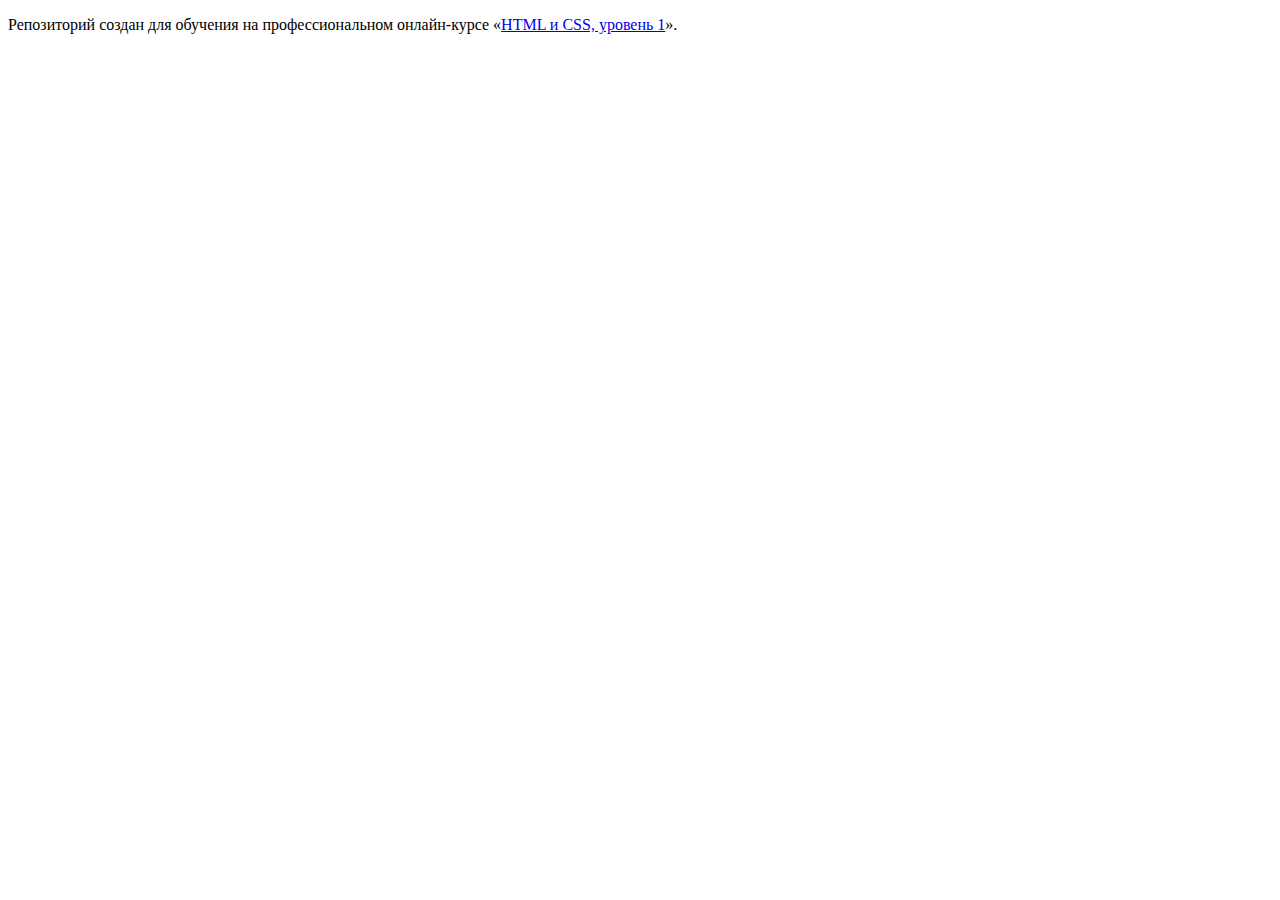
==== index.html @ 39007018 ":hatching_chick:" ====
<!DOCTYPE html>
<html lang="ru">
  <head>
    <meta charset="utf-8">
    <title>HTML Academy: Барбершоп</title>
  </head>
  <body>

    <p>Репозиторий создан для обучения на профессиональном онлайн‑курсе «<a href="https://htmlacademy.ru/intensive/htmlcss">HTML и CSS, уровень 1</a>».</p>

  </body>
</html>
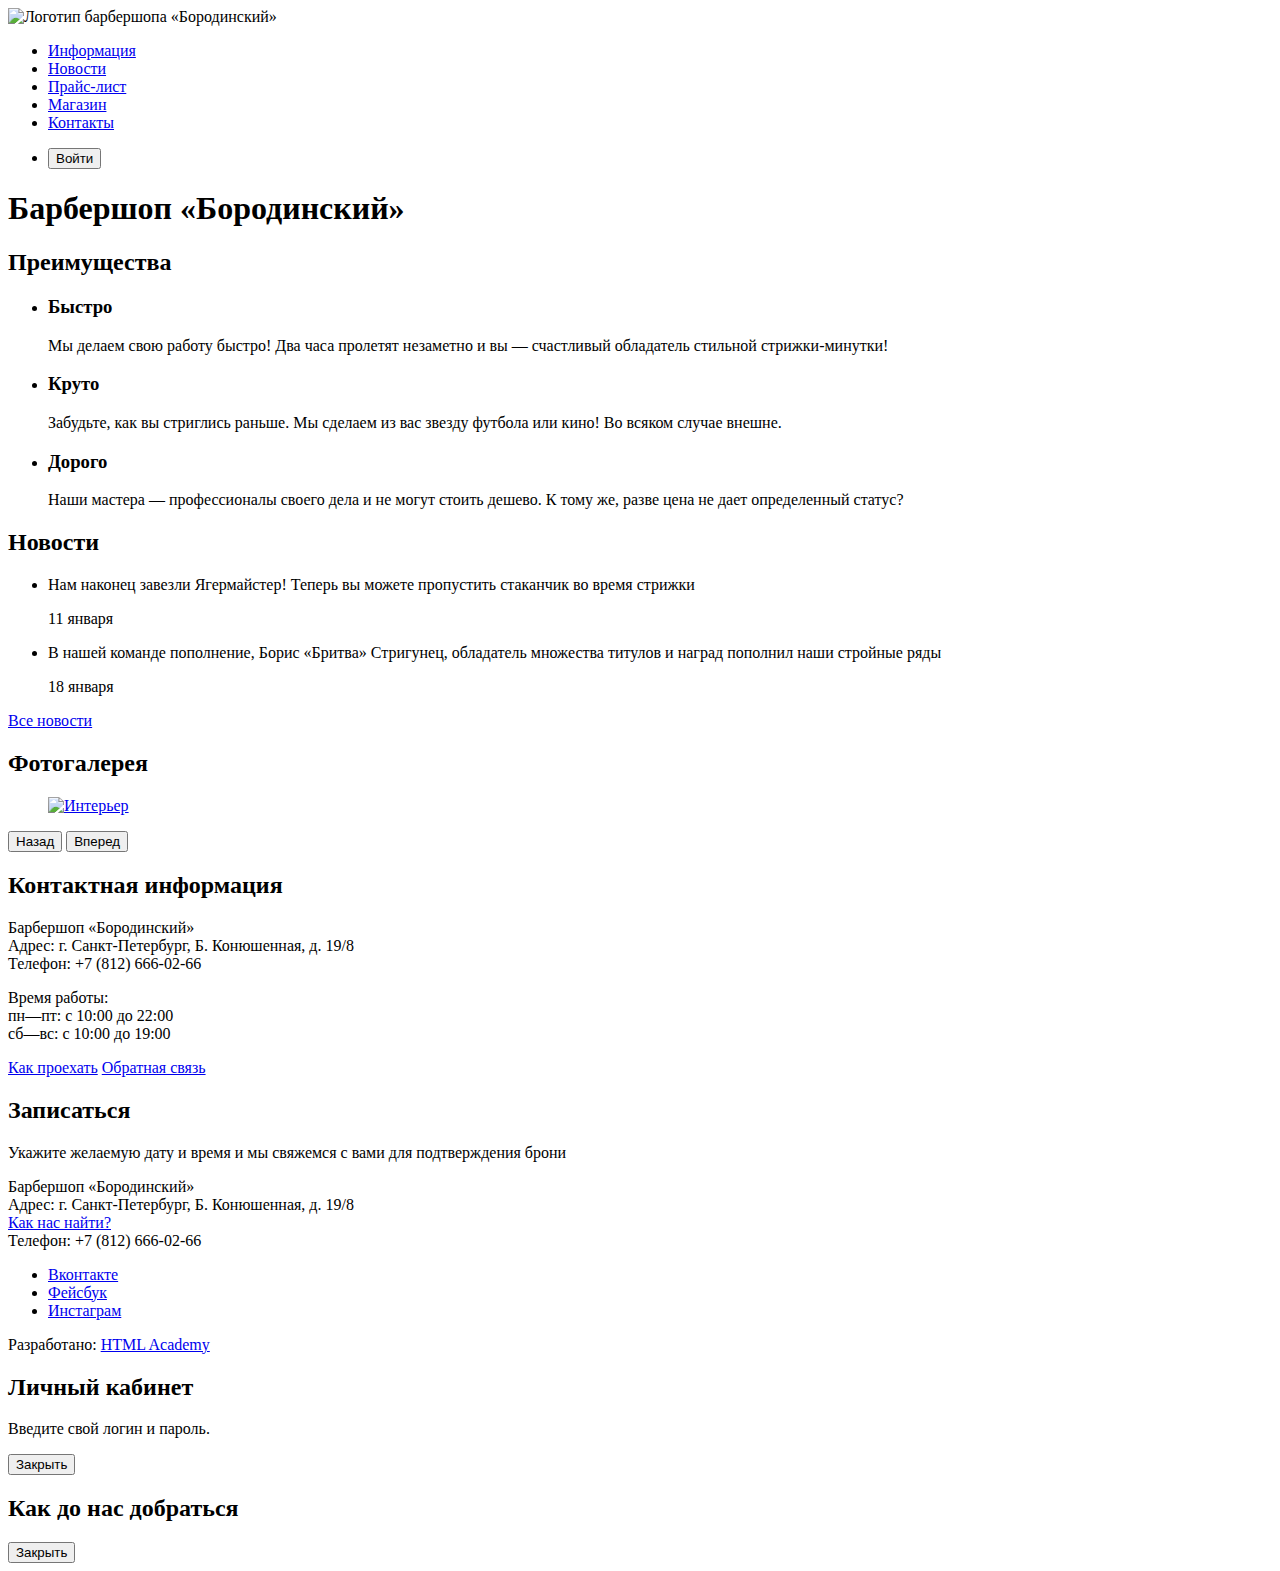
==== commit a97666eb: "Разметка" ====
--- a/index.html
+++ b/index.html
@@ -5,8 +5,127 @@
     <title>HTML Academy: Барбершоп</title>
   </head>
   <body>
+    <header class="main-header">
+      <nav class="main-navigation">
+        <a class="main-header-logo">
+          <img src="img/index-logo.svg" width="368" height="153" alt="Логотип барбершопа «Бородинский»">
+        </a>
+        <ul class="site-navigation">
+          <li><a href="info.html">Информация</a></li>
+          <li><a href="news.html">Новости</a></li>
+          <li><a href="price.html">Прайс-лист</a></li>
+          <li><a href="catalog.html">Магазин</a></li>
+          <li><a href="contacts.html">Контакты</a></li>
+        </ul>
+        <ul class="user-navigation">
+          <li class="login-link">
+            <button type="button">Войти</button>
+          </li>
+        </ul>
+      </nav>
+    </header>
 
-    <p>Репозиторий создан для обучения на профессиональном онлайн‑курсе «<a href="https://htmlacademy.ru/intensive/htmlcss">HTML и CSS, уровень 1</a>».</p>
+    <main>
+      <h1>Барбершоп «Бородинский»</h1>
+      <section>
+        <h2>Преимущества</h2>
+        <ul>
+          <li>
+            <h3>Быстро</h3>
+            <p>Мы делаем свою работу быстро! Два часа пролетят незаметно и вы — счастливый обладатель стильной стрижки-минутки!
+            </p>
+          </li>
+          <li>
+            <h3>Круто</h3>
+            <p>Забудьте, как вы стриглись раньше. Мы сделаем из вас звезду футбола или кино! Во всяком случае внешне.</p>
+          </li>
+          <li>
+            <h3>Дорого</h3>
+            <p>Наши мастера — профессионалы своего дела и не могут стоить дешево. К тому же, разве цена не дает определенный статус?</p>
+          </li>
+        </ul>
+      </section>
 
+      <section>
+        <h2>Новости</h2>
+        <ul>
+          <li>
+            <p>Нам наконец завезли Ягермайстер! Теперь вы можете пропустить стаканчик во время стрижки</p>
+            <time datetime="2019-01-11">11 января</time>
+          </li>
+          <li>
+            <p>В нашей команде пополнение, Борис «Бритва» Стригунец, обладатель множества титулов и наград пополнил наши стройные ряды</p>
+            <time datetime="2016-01-18">18 января</time>
+          </li>
+        </ul>
+        <a href="news.html">Все новости</a>
+      </section>
+
+      <section>
+        <h2>Фотогалерея</h2>
+        <figure>
+          <a href="#">
+            <img src="img/studio.jpg" width="286" height="164" alt="Интерьер">
+          </a>
+        </figure>
+        <button type="button">Назад</button>
+        <button type="button">Вперед</button>
+      </section>
+
+      <section>
+        <h2>Контактная информация</h2>
+        <p>
+           Барбершоп «Бородинский»<br>
+           Адрес: г. Санкт-Петербург, Б. Конюшенная, д. 19/8<br>
+           Телефон: +7 (812) 666-02-66
+        </p>
+        <p>
+          Время работы:<br>
+          пн—пт: с 10:00 до 22:00<br>
+          сб—вс: с 10:00 до 19:00
+        </p>
+        <a href="map.html">Как проехать</a>
+        <a href="contacts.html">Обратная связь</a>
+      </section>
+
+      <section>
+        <h2>Записаться</h2>
+        <p>Укажите желаемую дату и время и мы свяжемся с вами для подтверждения брони
+        </p>
+        <!-- Здесь будет форма -->
+      </section>
+
+    </main>
+    <footer>
+      <p>
+        Барбершоп «Бородинский»<br>
+        Адрес: г. Санкт-Петербург, Б. Конюшенная, д. 19/8<br>
+        <a href="map.html">Как нас найти?</a><br>
+        Телефон: +7 (812) 666-02-66
+      </p>
+      <div>
+        <ul>
+          <li><a href="#">Вконтакте</a></li>
+          <li><a href="#">Фейсбук</a></li>
+          <li><a href="#">Инстаграм</a></li>
+        </ul>
+      </div>
+      <p>
+        Разработано: 
+        <a href="https://htmlacademy.ru">HTML Academy</a>
+      </p>
+    </footer>
+
+    <section>
+      <h2>Личный кабинет</h2>
+      <p>Введите свой логин и пароль.</p>
+      <!-- Здесь будет форма -->
+      <button type="button">Закрыть</button>
+    </section>
+
+    <section>
+      <h2>Как до нас добраться</h2>
+      <button type="button">Закрыть</button>
+    </section>
   </body>
 </html>
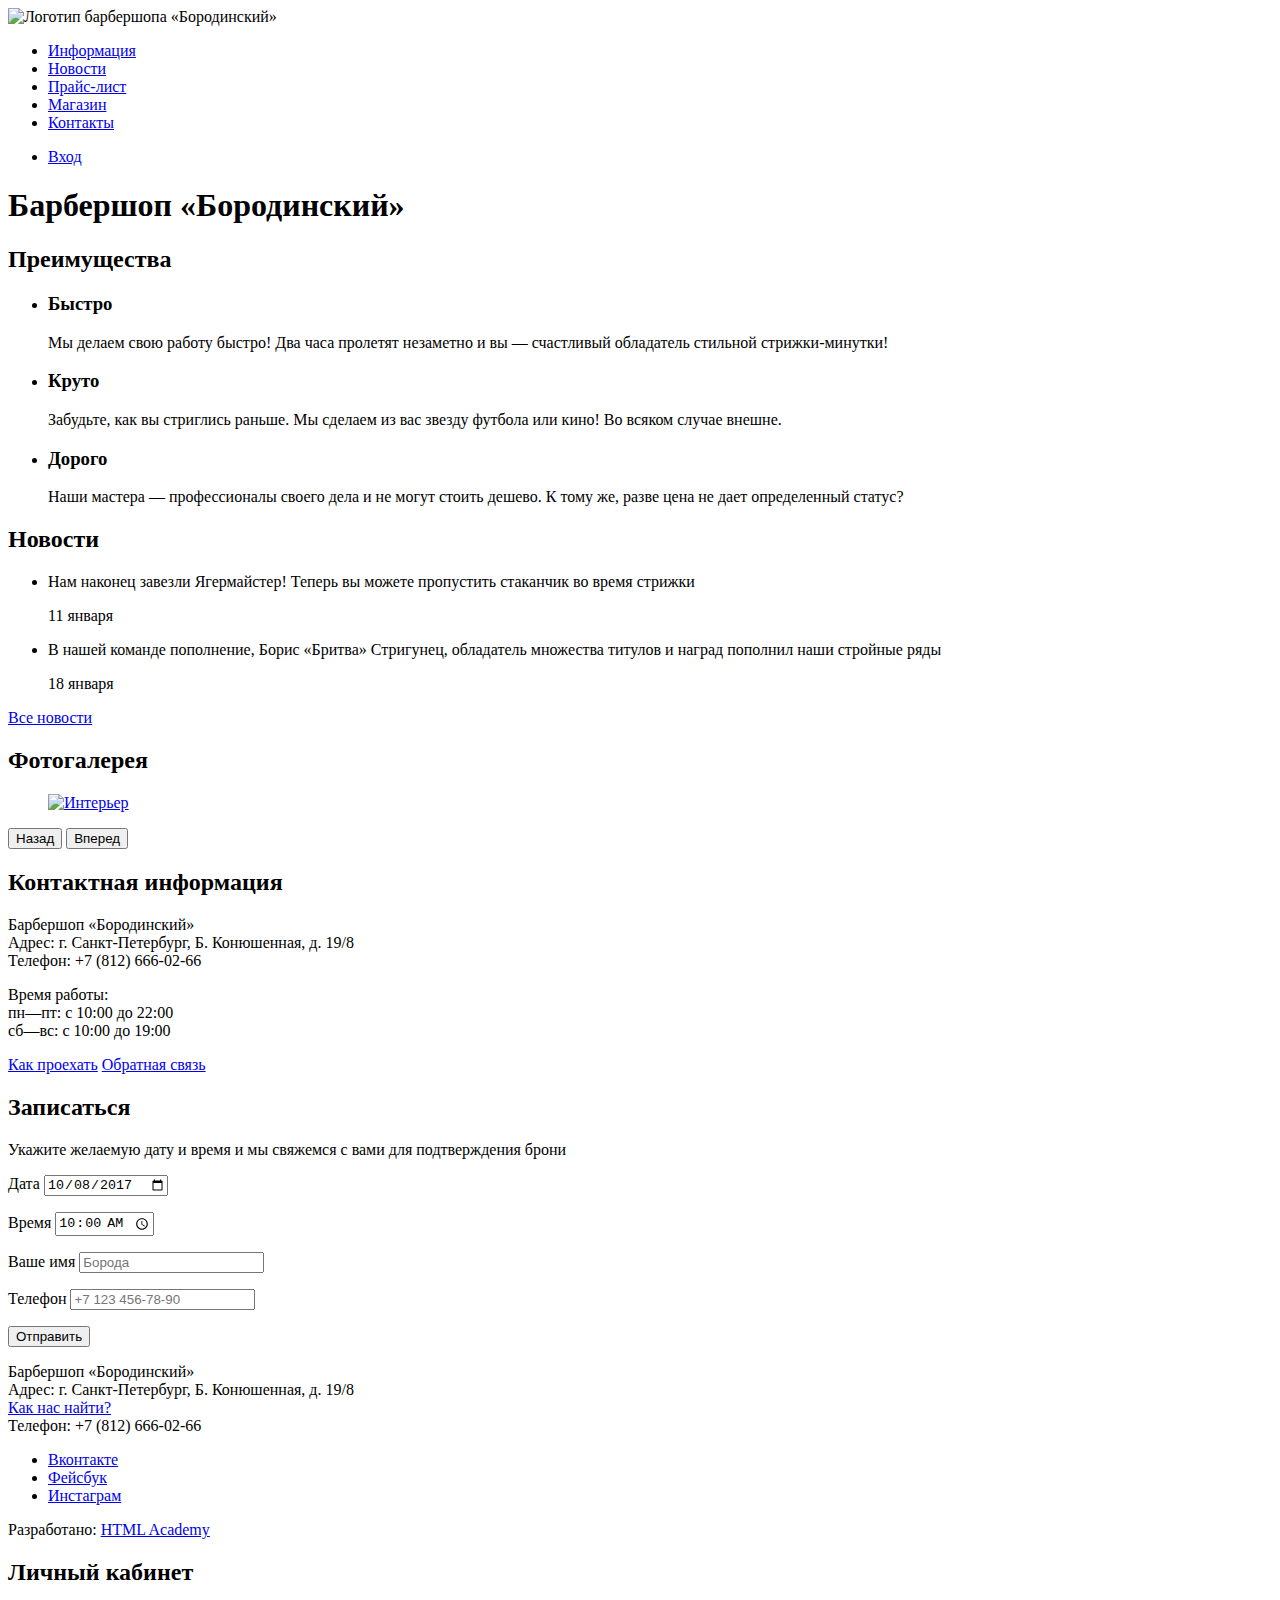
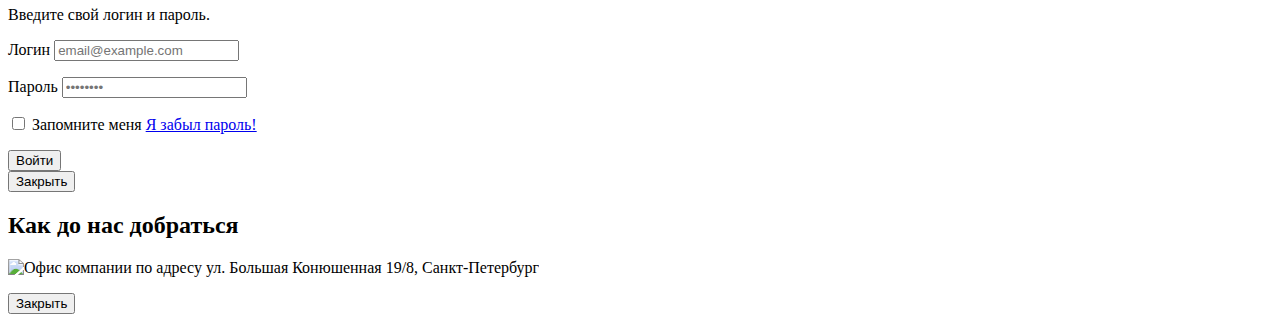
==== commit e6ff623c: "завершаем разметку" ====
--- a/index.html
+++ b/index.html
@@ -19,7 +19,7 @@
         </ul>
         <ul class="user-navigation">
           <li class="login-link">
-            <button type="button">Войти</button>
+            <a href="login.html">Вход</a>
           </li>
         </ul>
       </nav>
@@ -92,7 +92,25 @@
         <h2>Записаться</h2>
         <p>Укажите желаемую дату и время и мы свяжемся с вами для подтверждения брони
         </p>
-        <!-- Здесь будет форма -->
+        <form action="https://echo.htmlacademy.ru" method="post">
+          <p>
+            <label for="appointment-date">Дата</label>
+            <input id="appointment-date" type="date" name="date" value="2017-10-08">
+          </p>
+          <p>
+            <label for="appointment-time">Время</label>
+            <input id="appointment-time" type="time" name="time" value="10:00">
+          </p>
+          <p>
+            <label for="appointment-name">Ваше имя</label>
+            <input id="appointment-name" type="text" name="name" value="" placeholder="Борода">
+          </p>
+          <p>
+            <label for="appointment-phone">Телефон</label>
+            <input id="appointment-phone" type="tel" name="phone" value="" placeholder="+7 123 456-78-90">
+          </p>
+          <button type="submit">Отправить</button>
+        </form>
       </section>
 
     </main>
@@ -119,12 +137,34 @@
     <section>
       <h2>Личный кабинет</h2>
       <p>Введите свой логин и пароль.</p>
-      <!-- Здесь будет форма -->
+      <form action="https://echo.htmlacademy.ru" method="post">
+        <p>
+          <label for="user-login">Логин</label>
+          <input id="user-login" type="email" name="login" placeholder="email@example.com">
+        </p>
+        <p>
+          <label for="user-password">Пароль</label>
+          <input id="user-password" type="password" name="password" placeholder="••••••••">
+        </p>
+        <p>
+          <label>
+            <input type="checkbox" name="remember">
+            Запомните меня
+          </label>
+          <a href="#">Я забыл пароль!</a>
+        </p>
+        <button type="submit">
+          Войти
+        </button>
+      </form>
       <button type="button">Закрыть</button>
     </section>
 
     <section>
       <h2>Как до нас добраться</h2>
+      <p>
+        <img src="img/map.jpg" width="780" height="560" alt="Офис компании по адресу ул. Большая Конюшенная 19/8, Санкт-Петербург">
+      </p>
       <button type="button">Закрыть</button>
     </section>
   </body>
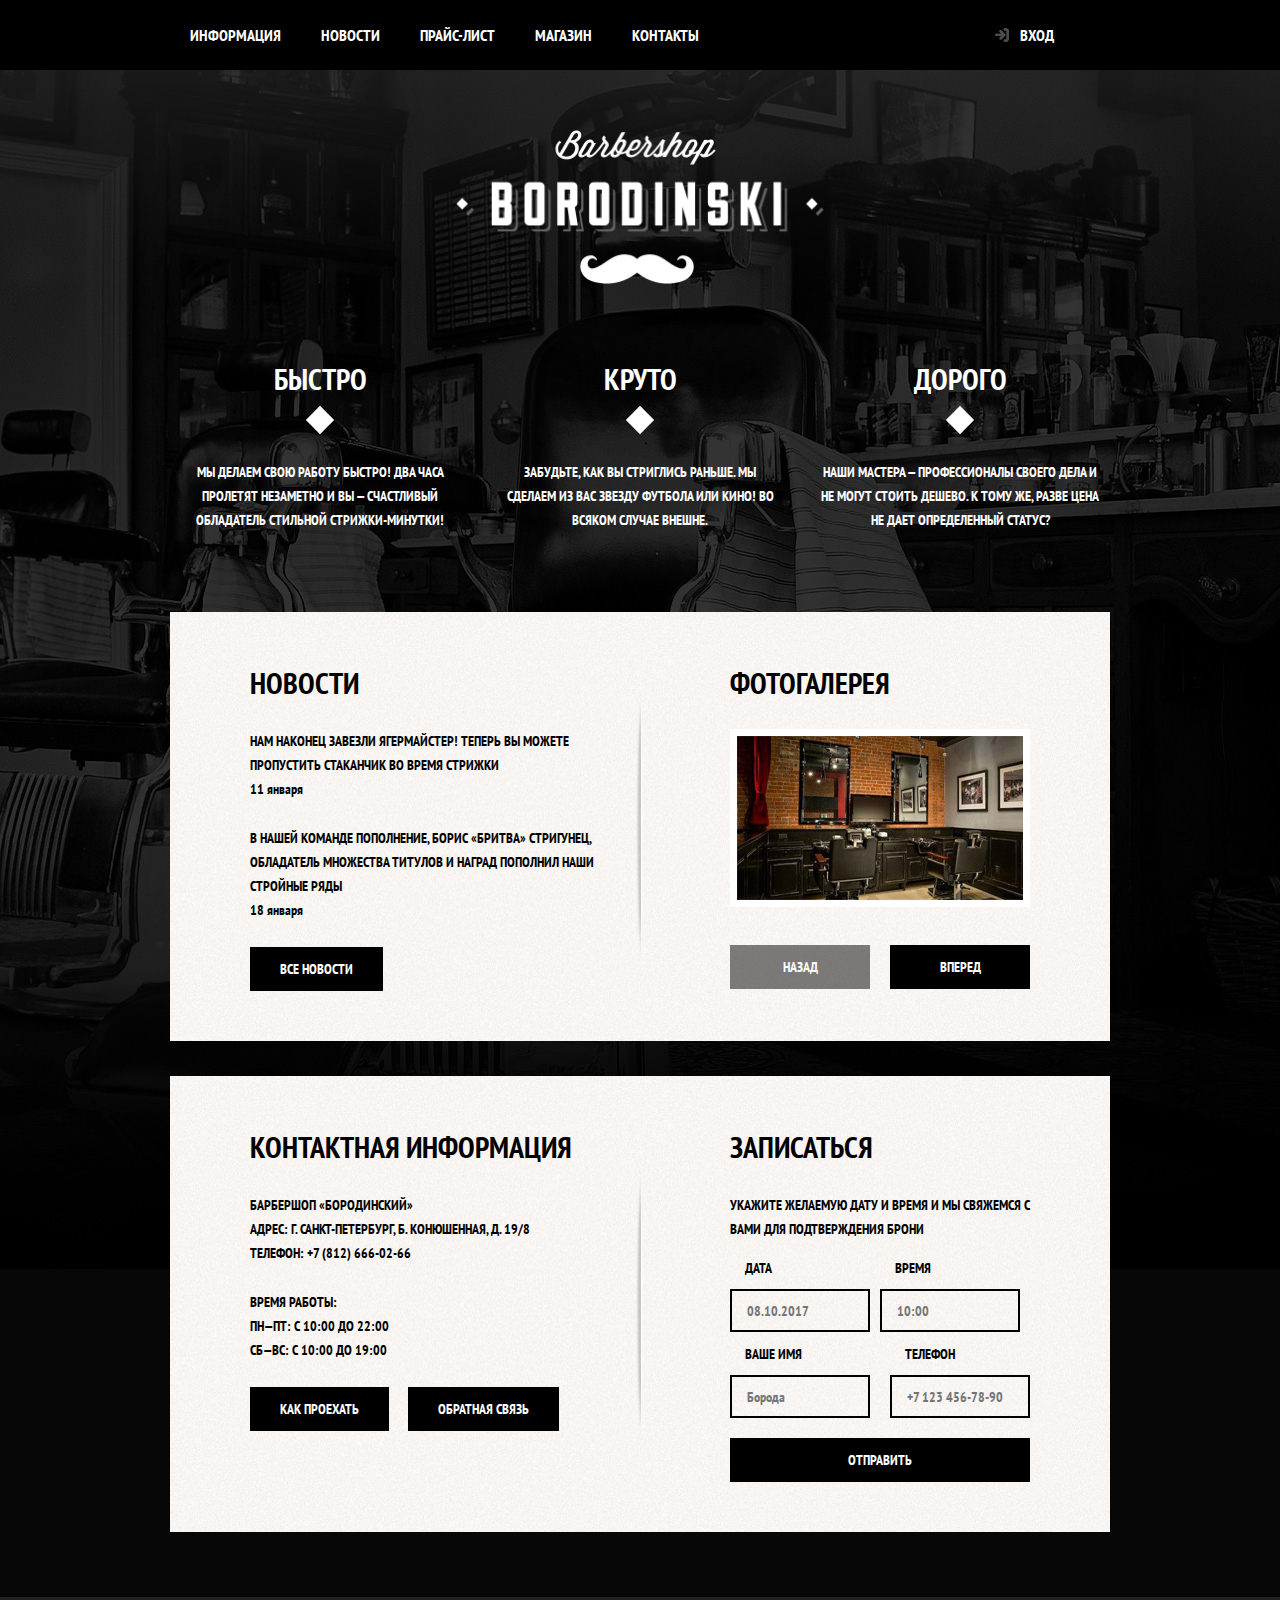
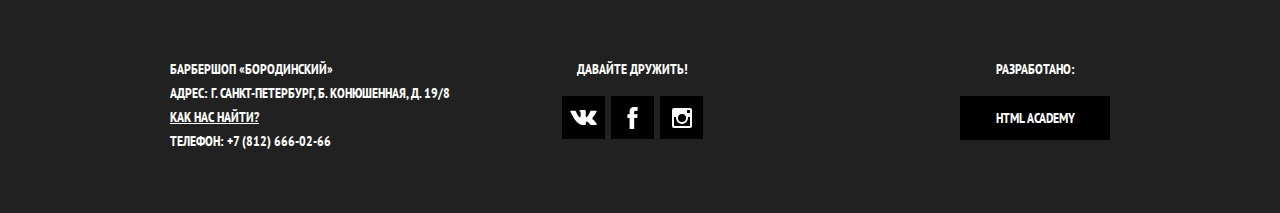
==== commit b0397697: "Декоративные элеметны" ====
--- a/index.html
+++ b/index.html
@@ -1,15 +1,22 @@
 <!DOCTYPE html>
 <html lang="ru">
-  <head>
-    <meta charset="utf-8">
-    <title>HTML Academy: Барбершоп</title>
-  </head>
-  <body>
-    <header class="main-header">
-      <nav class="main-navigation">
-        <a class="main-header-logo">
-          <img src="img/index-logo.svg" width="368" height="153" alt="Логотип барбершопа «Бородинский»">
-        </a>
+<head>
+  <meta charset="UTF-8">
+  <title>Барбершоп «Бородинский»</title>
+  <link href="https://fonts.googleapis.com/css?family=PT+Sans+Narrow:400,700&amp;subset=latin,cyrillic" rel="stylesheet">
+  <link href="css/normalize.css" rel="stylesheet">
+  <link href="css/style.css" rel="stylesheet">
+</head>
+
+<body>
+
+<header class="main-header">
+  <nav class="main-navigation">
+    <a class="main-header-logo">
+      <img src="img/index-logo.png" width="368" height="153" alt="Логотип барбершопа «Бородинский»">
+    </a>
+    <div class="main-navigation-wrapper">
+      <div class="container">
         <ul class="site-navigation">
           <li><a href="info.html">Информация</a></li>
           <li><a href="news.html">Новости</a></li>
@@ -18,154 +25,144 @@
           <li><a href="contacts.html">Контакты</a></li>
         </ul>
         <ul class="user-navigation">
-          <li class="login-link">
-            <a href="login.html">Вход</a>
-          </li>
+          <li><a class="login-link" href="login.html">Вход</a></li>
         </ul>
-      </nav>
-    </header>
+      </div>
+    </div>
+  </nav>
+</header>
 
-    <main>
-      <h1>Барбершоп «Бородинский»</h1>
-      <section>
-        <h2>Преимущества</h2>
-        <ul>
-          <li>
-            <h3>Быстро</h3>
-            <p>Мы делаем свою работу быстро! Два часа пролетят незаметно и вы — счастливый обладатель стильной стрижки-минутки!
-            </p>
-          </li>
-          <li>
-            <h3>Круто</h3>
-            <p>Забудьте, как вы стриглись раньше. Мы сделаем из вас звезду футбола или кино! Во всяком случае внешне.</p>
-          </li>
-          <li>
-            <h3>Дорого</h3>
-            <p>Наши мастера — профессионалы своего дела и не могут стоить дешево. К тому же, разве цена не дает определенный статус?</p>
-          </li>
-        </ul>
-      </section>
+<main class="container">
+  
+  <h1 class="visually-hidden">Барбершоп «Бородинский»</h1>
+  
+  <section class="features">
+    <h2 class="visually-hidden">Преимущества</h2>
+    <ul class="features-list">
+      <li class="feature-item">
+        <h3>Быстро</h3>
+        <p>Мы делаем свою работу быстро! Два часа пролетят незаметно и вы — счастливый обладатель стильной стрижки-минутки!</p>
+      </li>
+      <li class="feature-item">
+        <h3>Круто</h3>
+        <p>Забудьте, как вы стриглись раньше. Мы сделаем из вас звезду футбола или кино! Во всяком случае внешне.</p>
+      </li>
+      <li class="feature-item">
+        <h3>Дорого</h3>
+        <p>Наши мастера — профессионалы своего дела и не могут стоить дешево. К тому же, разве цена не дает определенный статус?</p>
+      </li>
+    </ul>
+  </section>
+  
+  <div class="index-columns">
+    <section class="news">
+      <h2>Новости</h2>
+      <ul class="news-list">
+        <li class="news-item">
+          <p>Нам наконец завезли Ягермайстер! Теперь вы можете пропустить стаканчик во время стрижки</p>
+          <time datetime="2016-01-11">11 января</time>
+        </li>
+        <li class="news-item">
+          <p>В нашей команде пополнение, Борис «Бритва» Стригунец, обладатель множества титулов и наград пополнил наши стройные ряды</p>
+          <time datetime="2016-01-18">18 января</time>
+        </li>
+      </ul>
+      <a class="button" href="news.html">Все новости</a>
+    </section>
 
-      <section>
-        <h2>Новости</h2>
-        <ul>
-          <li>
-            <p>Нам наконец завезли Ягермайстер! Теперь вы можете пропустить стаканчик во время стрижки</p>
-            <time datetime="2019-01-11">11 января</time>
-          </li>
-          <li>
-            <p>В нашей команде пополнение, Борис «Бритва» Стригунец, обладатель множества титулов и наград пополнил наши стройные ряды</p>
-            <time datetime="2016-01-18">18 января</time>
-          </li>
-        </ul>
-        <a href="news.html">Все новости</a>
-      </section>
+    <section class="gallery">
+      <h2>Фотогалерея</h2>
+        <div class="gallery-container">
+          <figure class="gallery-content">
+            <a href="#"><img src="img/studio.jpg" width="286" height="164" alt="Интерьер"></a>
+          </figure>
+          <button class="button gallery-button gallery-button-back" type="button" disabled>Назад</button>
+          <button class="button gallery-button gallery-button-next" type="button">Вперед</button>
+        </div>
+    </section>
+  </div>
 
-      <section>
-        <h2>Фотогалерея</h2>
-        <figure>
-          <a href="#">
-            <img src="img/studio.jpg" width="286" height="164" alt="Интерьер">
-          </a>
-        </figure>
-        <button type="button">Назад</button>
-        <button type="button">Вперед</button>
-      </section>
-
-      <section>
-        <h2>Контактная информация</h2>
-        <p>
-           Барбершоп «Бородинский»<br>
-           Адрес: г. Санкт-Петербург, Б. Конюшенная, д. 19/8<br>
-           Телефон: +7 (812) 666-02-66
-        </p>
-        <p>
-          Время работы:<br>
-          пн—пт: с 10:00 до 22:00<br>
-          сб—вс: с 10:00 до 19:00
-        </p>
-        <a href="map.html">Как проехать</a>
-        <a href="contacts.html">Обратная связь</a>
-      </section>
-
-      <section>
-        <h2>Записаться</h2>
-        <p>Укажите желаемую дату и время и мы свяжемся с вами для подтверждения брони
-        </p>
-        <form action="https://echo.htmlacademy.ru" method="post">
-          <p>
-            <label for="appointment-date">Дата</label>
-            <input id="appointment-date" type="date" name="date" value="2017-10-08">
-          </p>
-          <p>
-            <label for="appointment-time">Время</label>
-            <input id="appointment-time" type="time" name="time" value="10:00">
-          </p>
-          <p>
-            <label for="appointment-name">Ваше имя</label>
-            <input id="appointment-name" type="text" name="name" value="" placeholder="Борода">
-          </p>
-          <p>
-            <label for="appointment-phone">Телефон</label>
-            <input id="appointment-phone" type="tel" name="phone" value="" placeholder="+7 123 456-78-90">
-          </p>
-          <button type="submit">Отправить</button>
-        </form>
-      </section>
-
-    </main>
-    <footer>
+  <div class="index-columns">
+    <section class="contacts">
+      <h2>Контактная информация</h2>
       <p>
         Барбершоп «Бородинский»<br>
         Адрес: г. Санкт-Петербург, Б. Конюшенная, д. 19/8<br>
-        <a href="map.html">Как нас найти?</a><br>
         Телефон: +7 (812) 666-02-66
       </p>
-      <div>
-        <ul>
-          <li><a href="#">Вконтакте</a></li>
-          <li><a href="#">Фейсбук</a></li>
-          <li><a href="#">Инстаграм</a></li>
-        </ul>
-      </div>
       <p>
-        Разработано: 
-        <a href="https://htmlacademy.ru">HTML Academy</a>
+        Время работы:<br>
+        пн—пт: с 10:00 до 22:00<br>
+        сб—вс: с 10:00 до 19:00
       </p>
-    </footer>
-
-    <section>
-      <h2>Личный кабинет</h2>
-      <p>Введите свой логин и пароль.</p>
-      <form action="https://echo.htmlacademy.ru" method="post">
-        <p>
-          <label for="user-login">Логин</label>
-          <input id="user-login" type="email" name="login" placeholder="email@example.com">
-        </p>
-        <p>
-          <label for="user-password">Пароль</label>
-          <input id="user-password" type="password" name="password" placeholder="••••••••">
-        </p>
-        <p>
-          <label>
-            <input type="checkbox" name="remember">
-            Запомните меня
-          </label>
-          <a href="#">Я забыл пароль!</a>
-        </p>
-        <button type="submit">
-          Войти
-        </button>
-      </form>
-      <button type="button">Закрыть</button>
+      <a class="button" href="map.html">Как проехать</a>
+      <a class="button" href="contacts.html">Обратная связь</a>
     </section>
 
-    <section>
-      <h2>Как до нас добраться</h2>
-      <p>
-        <img src="img/map.jpg" width="780" height="560" alt="Офис компании по адресу ул. Большая Конюшенная 19/8, Санкт-Петербург">
-      </p>
-      <button type="button">Закрыть</button>
+    <section class="appointment">
+      <h2>Записаться</h2>
+      <p class="appointment-info">Укажите желаемую дату и время и мы свяжемся с вами для подтверждения брони</p>
+      <form class="appointment-form" action="https://echo.htmlacademy.ru" method="post">
+        <p class="appointment-item">
+          <label for="appointment-date">Дата</label>
+          <input id="appointment-date" type="text" name="date" value="" placeholder="08.10.2017">
+        </p>
+        <p class="appointment-item">
+          <label for="appointment-time">Время</label>
+          <input id="appointment-time" type="text" name="time" value="" placeholder="10:00">
+        </p>
+        </p>
+        <p class="appointment-item">
+          <label for="appointment-name">Ваше имя</label>
+          <input id="appointment-name" type="text" name="name" value="" placeholder="Борода">
+        </p>
+        <p class="appointment-item">
+          <label for="appointment-phone">Телефон</label>
+          <input id="appointment-phone" type="tel" name="phone" value="" placeholder="+7 123 456-78-90">
+        </p>
+        <button class="button" type="submit">Отправить</button>
+      </form>
     </section>
-  </body>
-</html>
+  </div>
+
+</main>
+
+<footer class="main-footer">
+  <div class="container">
+    <p class="footer-contacts">
+    Барбершоп «Бородинский»<br>
+    Адрес: г. Санкт-Петербург, Б. Конюшенная, д. 19/8<br>
+    <a href="map.html">Как нас найти?</a><br>
+    Телефон: +7 (812) 666-02-66
+  </p>
+  <div class="footer-social">
+    <b>Давайте дружить!</b>
+    <ul>
+      <li><a class="social-button" href="#"><span class="visually-hidden">Вконтакте</span>
+        <svg xmlns="http://www.w3.org/2000/svg" width="27" height="15" viewBox="0 0 26.14 14.91">
+          <path d="M26 13.47l-.09-.17a13.55 13.55 0 0 0-2.6-3q-.87-.83-1.1-1.12A1 1 0 0 1 22 8a10.27 10.27 0 0 1 1.22-1.78l.88-1.16q2.35-3.13 2-4L26 .94a.8.8 0 0 0-.4-.22 2.14 2.14 0 0 0-.87 0h-3.92a.51.51 0 0 0-.27 0h-.3a.6.6 0 0 0-.15.14.93.93 0 0 0-.14.24 22.22 22.22 0 0 1-1.46 3.06q-.5.84-.93 1.46a7 7 0 0 1-.71.91 4.94 4.94 0 0 1-.52.47q-.23.18-.35.15l-.23-.05a.9.9 0 0 1-.31-.33 1.49 1.49 0 0 1-.16-.53v-.55-.65-.57-1.12-1-.75a3.14 3.14 0 0 0 0-.62 2.12 2.12 0 0 0-.14-.44.73.73 0 0 0-.28-.33 1.57 1.57 0 0 0-.46-.18A9 9 0 0 0 12.57 0a8.93 8.93 0 0 0-3.25.33 1.83 1.83 0 0 0-.52.41q-.25.3-.07.33a1.67 1.67 0 0 1 1.16.59l.08.16a2.6 2.6 0 0 1 .19.63 6.32 6.32 0 0 1 .12 1 10.59 10.59 0 0 1 0 1.7q-.07.71-.13 1.1a2.21 2.21 0 0 1-.18.64 2.69 2.69 0 0 1-.16.3l-.07.07a1 1 0 0 1-.37.07.86.86 0 0 1-.46-.19 3.27 3.27 0 0 1-.56-.52 7 7 0 0 1-.66-.93q-.37-.6-.76-1.42l-.22-.39q-.2-.38-.56-1.11t-.62-1.43A.9.9 0 0 0 5.2.9h-.07a.93.93 0 0 0-.22-.16A1.44 1.44 0 0 0 4.6.65L.87.68A1 1 0 0 0 .1.94L0 1a.44.44 0 0 0 0 .22 1.08 1.08 0 0 0 .08.37Q.9 3.53 1.86 5.31t1.66 2.87Q4.23 9.27 5 10.24t1 1.24l.37.41.34.33a8.06 8.06 0 0 0 1 .78 16.34 16.34 0 0 0 1.4.9 7.6 7.6 0 0 0 1.79.72 6.19 6.19 0 0 0 2 .22h1.57a1.08 1.08 0 0 0 .72-.3l.05-.07a.9.9 0 0 0 .1-.25 1.38 1.38 0 0 0 0-.37 4.48 4.48 0 0 1 .09-1.05 2.77 2.77 0 0 1 .23-.71 1.74 1.74 0 0 1 .29-.4 1.19 1.19 0 0 1 .23-.2h.11a.86.86 0 0 1 .77.21 4.52 4.52 0 0 1 .83.79q.39.47.93 1.05a6.41 6.41 0 0 0 1 .87l.27.16a3.31 3.31 0 0 0 .71.3 1.53 1.53 0 0 0 .76.07l3.48-.05a1.58 1.58 0 0 0 .8-.17.68.68 0 0 0 .34-.37 1.06 1.06 0 0 0 0-.46 1.71 1.71 0 0 0-.1-.36z" fill="#fff">
+          </path>
+        </svg>
+      </a></li>
+      <li><a class="social-button" href="#"><span class="visually-hidden">Фейсбук</span>
+        <svg xmlns="http://www.w3.org/2000/svg" width="19" height="22" viewBox="0 0 10.15 21.74">
+          <path d="M3.34 1.12A4.77 4.77 0 0 1 6.53 0h3.61v3.81H7.81a1.07 1.07 0 0 0-1.09.83v2.55h3.42c-.08 1.23-.24 2.45-.41 3.67h-3v10.87H2.21V10.86H0V7.21h2.19V3.66a3.83 3.83 0 0 1 1.15-2.54z" fill="#fff">
+          </path>
+        </svg>
+      </a></li>
+      <li><a class="social-button" href="#"><span class="visually-hidden">Инстаграм</span>
+        <svg xmlns="http://www.w3.org/2000/svg" width="20" height="20" viewBox="0 0 20 20">
+          <path d="M18 0H2a2 2 0 0 0-2 2v16a2 2 0 0 0 2 2h16a2 2 0 0 0 2-2V2a2 2 0 0 0-2-2zm-8 6a4 4 0 1 1-4 4 4 4 0 0 1 4-4zM2.5 18a.47.47 0 0 1-.5-.5V9h2.1a3.4 3.4 0 0 0-.1 1 6 6 0 1 0 12 0 3.4 3.4 0 0 0-.1-1H18v8.5a.47.47 0 0 1-.5.5zM18 4.5a.47.47 0 0 1-.5.5h-2a.47.47 0 0 1-.5-.5v-2a.47.47 0 0 1 .5-.5h2a.47.47 0 0 1 .5.5z" fill="#fff">
+          </path>
+        </svg>
+      </a></li>
+    </ul>
+  </div>
+  <p class="footer-copyright">
+    <b>Разработано:</b> <a class="button" href="https://htmlacademy.ru">HTML Academy</a>
+  </p>
+  </div>
+</footer>
+
+</body>
+</html>--- a/css/style.css
+++ b/css/style.css
@@ -0,0 +1,949 @@
+body {
+  margin: 0;
+  padding: 0;
+
+  font-family: "PT Sans Narrow", Arial, sans-serif;
+  font-size: 14px;
+  line-height: 24px;
+  font-weight: 700;
+  color: #ffffff;
+  text-transform: uppercase;
+
+  background-color: #000000;
+  background-image: url("../img/bg.jpg");
+  background-position: top center;
+  background-repeat: no-repeat;
+}
+
+.inner-page {
+  color: #000000;
+
+  background-color: #f9f6f3;
+  background-image: url("img/pattern-light.jpg");
+  background-position: 0 0;
+  background-repeat: repeat;
+}
+
+.main-header {
+  margin-bottom: 75px;
+}
+
+.inner-page .main-header {
+  margin-bottom: 50px;
+
+  background-color: #000000;
+}
+
+a {
+  text-decoration: none;
+}
+
+.visually-hidden:not(:focus):not(:active),
+input[type="checkbox"].visually-hidden,
+input[type="radio"].visually-hidden {
+  position: absolute;
+
+  width: 1px;
+  height: 1px;
+  margin: -1px;
+  border: 0;
+  padding: 0;
+
+  white-space: nowrap;
+
+  clip-path: inset(100%);
+  clip: rect(0 0 0 0);
+  overflow: hidden;
+}
+
+img {
+  max-width: 100%;
+  height: auto;
+}
+
+.button {
+  display: inline-block;
+  margin-right: 16px;
+  padding: 10px 30px;
+
+  font: inherit;
+
+  text-align: center;
+  color: #ffffff;
+  vertical-align: middle;
+  text-transform: uppercase;
+
+  background-color: #000000;
+  border: none;
+}
+
+.button:hover,
+.button:focus,
+.button:active {
+  background-color: #663d15;
+}
+
+.button.disabled,
+.button:disabled {
+  cursor: default;
+  opacity: 0.5;
+  background-color: #000000;
+}
+
+.main-navigation {
+  display: flex;
+  flex-direction: column;
+  align-items: center;
+  
+  font-size: 16px;
+  line-height: 20px;
+  color: #ffffff;
+
+  background-color: transparent;
+}
+
+.inner-page .main-navigation {
+  display: flex;
+  align-items: flex-start;
+  flex-direction: row;
+}
+
+.main-header-logo {
+  order: 2;
+  width: 368px;
+  height: 153px;
+}
+
+.inner-page .main-header-logo {
+  order: 0;
+
+  width: 111px;
+  height: 24px;
+  padding: 23px 20px;
+}
+
+.main-navigation-wrapper {
+  width: 100%;
+  margin-bottom: 60px;
+  
+  background-color: #000000;
+}
+
+.main-navigation-wrapper .container {
+  display: flex;
+  justify-content: space-between;
+}
+
+
+.site-navigation,
+.user-navigation {
+  list-style: none;
+  margin: 0;
+  padding: 0;
+}
+
+.site-navigation {
+  display: flex;
+  flex-wrap: wrap;
+  width: 620px;
+
+  
+}
+
+.user-navigation {
+  display: flex;
+  width: 140px;
+}
+
+.inner-page .user-navigation {
+  margin-left: auto;
+}
+
+.site-navigation a,
+.user-navigation a {
+  display: block;
+  padding: 25px 20px;
+
+  vertical-align: middle;
+  color: #ffffff;
+}
+
+.site-navigation a:hover,
+.site-navigation a:focus,
+.user-navigation a:hover,
+.user-navigation a:focus {
+  background-color: #242424;
+}
+
+.user-navigation .login-link {
+  position: relative;
+  padding-left: 50px;
+
+  
+}
+
+.login-link::before {
+  content: "";
+
+  position: absolute;
+  top: 27px;
+  left: 24px;
+
+  width: 16px;
+  height: 18px;
+
+  background-image: url("../img/login.svg");
+  background-repeat: no-repeat;
+  background-position: 0 0;
+
+  opacity: 0.3;
+}
+
+.login-link:hover::before,
+.login-link:focus::before,
+.login-link:active::before {
+  opacity: 1;
+}
+
+.container {
+  width: 940px;
+  margin: 0 auto;
+  padding: 0 10px;
+}
+
+.features {
+  margin-bottom: 80px;
+}
+
+.features-list {
+  display: flex;
+  justify-content: space-between;
+  margin: 0;
+  padding: 0;
+
+  list-style: none;
+}
+
+.feature-item {
+  width: 300px;
+  text-align: center;
+
+  
+}
+
+.feature-item h3 {
+  position: relative;
+  margin: 0;
+  margin-bottom: 60px;
+
+  font-size: 30px;
+  line-height: 42px;
+
+  
+}
+
+.feature-item h3::after {
+  content: "";
+
+  position: absolute;
+  bottom: -30px;
+  left: 50%;
+
+  width: 20px;
+  height: 20px;
+  margin-left: -10px;
+
+  background-color: #ffffff;
+  transform: rotate(45deg);
+}
+
+.feature-item p {
+  margin: 0 10px;
+}
+
+.index-columns {
+  display: flex;
+  justify-content: space-between;
+  padding: 50px 80px;
+  margin-bottom: 35px;
+  
+  color: #000000;
+
+  background-color: #f8f5f2;
+  background-image: url("../img/line.png"),
+  url("../img/pattern-light.jpg");
+  background-position: center, 0 0;
+  background-repeat: no-repeat, repeat;
+}
+
+.index-columns h2 {
+  margin: 0;
+  margin-bottom: 25px;
+
+  font-size: 30px;
+  line-height: 42px;
+}
+
+.news {
+  width: 380px;
+  
+  
+}
+
+.news-list {
+  margin: 0;
+  margin-bottom: 25px;
+  padding: 0;
+
+  list-style: none;
+}
+
+.news-item {
+  margin-bottom: 25px;
+}
+
+.news-item p {
+  margin: 0;
+}
+
+.news-item time {
+  text-transform: none;
+}
+
+.gallery {
+  width: 300px;
+}
+
+.gallery-container {
+  position: relative;
+
+  height: 260px;
+
+
+}
+
+.gallery-content {
+  height: 164px;
+  margin: 0;
+
+  background-color: #cccccc;
+  border: 7px solid #ffffff;
+}
+
+.gallery-content img {
+  width: 286px;
+  height: 164px;
+}
+
+.gallery-button {
+  box-sizing: border-box;
+  position: absolute;
+  bottom: 0;
+
+  width: 140px;
+  margin: 0;
+}
+
+.gallery-button-back {
+  left: 0;
+}
+
+.gallery-button-next {
+  right: 0;
+}
+
+.contacts {
+  width: 380px;
+}
+
+.contacts p {
+  margin: 0;
+  margin-bottom: 25px;
+}
+
+.appointment {
+  width: 300px;
+}
+
+.appointment-info {
+  margin: 0;
+  margin-bottom: 15px;
+}
+
+.appointment-form {
+  display: flex;
+  flex-wrap: wrap;
+  justify-content: space-between;
+}
+
+.appointment-item {
+  width: 140px;
+  margin: 0;
+  margin-bottom: 10px;
+
+  
+} 
+
+.appointment-item label {
+  display: block;
+  margin-bottom: 9px;
+  margin-left: 15px;
+}
+
+.appointment-item input {
+  box-sizing: border-box;
+  width: 140px;
+  padding-top: 8px;
+  padding-left: 15px;
+  padding-right: 15px;
+  padding-bottom: 7px;
+
+  font: inherit;
+
+  background-color: transparent;
+  border: 2px solid #000000;
+}
+
+.appointment-item input:focus {
+  border-color: #663d15;
+}
+
+.appointment .button {
+  display: block;
+  width: 100%;
+  margin-top: 10px;
+  margin-right: 0;
+}
+
+.page-title {
+  margin: 0;
+  margin-bottom: 15px;
+  padding: 0;
+  
+  font-size: 30px;
+  line-height: 42px;
+}
+
+.breadcrumbs {
+  display: flex;
+  justify-content: flex-start;
+  flex-wrap: wrap;
+  padding: 0;
+  margin: 0;
+  margin-bottom: 50px;
+  
+  list-style: none;
+
+}
+
+.breadcrumbs li {
+  position: relative;
+
+  margin-right: 42px;
+}
+
+.breadcrumbs li:last-child {
+  margin-right: 0;
+}
+
+.breadcrumbs li::after {
+  content: "";
+
+  position: absolute;
+  top: 7px;
+  right: -25px;
+  transform: rotate(45deg);
+
+  width: 8px;
+  height: 8px;
+
+  background-color: #000000;
+}
+
+.breadcrumbs a {
+  color: #000000;
+}
+
+.breadcrumbs a:hover,
+.breadcrumbs a:focus {
+  text-decoration: underline;
+}
+
+.breadcrumbs-current {
+  color: #aba9a7;
+}
+
+.breadcrumbs-current::after {
+  display: none;
+}
+
+.catalog-columns {
+  display: flex;
+  justify-content: space-between;
+}
+
+.filters {
+  width: 180px;
+}
+
+.filter fieldset {
+  padding: 0;
+  margin: 0;
+  margin-bottom: 30px;
+
+  border: none;
+}
+
+.filter fieldset:first-child {
+  margin-bottom: 35px;
+}
+
+.filter legend {
+  margin-bottom: 26px;
+
+  font-size: 24px;
+  line-height: 30px;
+}
+
+.filter ul {
+  padding: 0;
+  margin: 0;
+
+  list-style: none;
+  line-height: 18px;
+}
+
+.filter-option {
+  margin-bottom: 19px;
+  padding-left: 45px;
+
+  
+}
+
+.filter-option label {
+  position: relative;
+
+  display: block;
+
+  cursor: pointer;
+  user-select: none;
+}
+
+.filter-input:hover + label,
+.filter-input:focus + label {
+  color: #663d15;
+}
+
+.filter-input-checkbox + label::before {
+  content: "";
+  position: absolute;
+  left: -42px;
+  top: 0;
+
+  width: 16px;
+  height: 16px;
+
+  border: 2px solid #000000;
+}
+
+.filter-input-checkbox:checked + label::after {
+  content: "";
+
+  position: absolute;
+  top: 4px;
+  left: -38px;
+
+  width: 12px;
+  height: 12px;
+  
+  background-image: url("../img/cross.svg");
+  background-repeat: no-repeat;
+  background-position: 0 0;
+}
+
+.filter-input-radio + label::before {
+  content: "";
+
+  position: absolute;
+  left: -42px;
+  top: -1px;
+
+  width: 16px;
+  height: 16px;
+  
+  border: 2px solid #000000;
+  border-radius: 50%;
+}
+
+.filter-input:disabled + label {
+  color: #000000;
+
+  opacity: 0.5;
+}
+
+.filter-input-radio:checked + label::after {
+  content: "";
+
+  position: absolute;
+  top: 5px;
+  left: -36px;
+
+  width: 8px;
+  height: 8px;
+
+  background-color: #000000;
+  border-radius: 50%;
+}
+
+.catalog {
+  width: 700px;
+}
+
+.catalog-list {
+  display: flex;
+  flex-wrap: wrap;
+  padding: 0;
+  margin: 0;
+  margin-bottom: 25px;
+
+  list-style: none;
+}
+
+.catalog-item {
+  width: 220px;
+  margin-bottom: 20px;
+  margin-right: 20px;
+  
+  background-color: #f8f8f8;
+  box-shadow: 0 0 10px rgba(0, 0, 0, 0.1);
+}
+
+.catalog-item:nth-child(3n) {
+  margin-right: 0;
+}
+
+.catalog-item:hover {
+  box-shadow: 0 0 10px rgba(0, 0, 0, 0.2);
+}
+
+.catalog-item a {
+  display: flex;
+  flex-direction: column;
+
+  color: #000000;
+}
+
+.catalog-item h3 {
+  order: 1;
+  margin-top: 17px;
+  margin-bottom: 12px;
+  margin-left: 16px;
+  margin-right: 15px;
+
+  font-size: 14px;
+  line-height: 18px;
+}
+
+.catalog-category {
+  text-transform: none;
+  display: block;
+}
+
+.catalog-item-image {
+  width: 220px;
+  height: 165px;
+  margin: 0;
+}
+.catalog-item-price {
+  display: flex;
+
+  margin: 15px;
+  margin-top: 0;
+}
+
+.catalog-item-price b {
+  width: 112px;
+  padding: 13px 25px 11px;
+
+  font-size: 14px;
+  line-height: 20px;
+  text-align: center;
+
+  background-color: #e5e5e5;
+}
+
+.catalog-item-price .button {
+  width: 50px;
+  padding: 13px 18px 11px;
+  margin-right: 0;
+
+  line-height: 20px;
+  color: #ffffff;
+}
+
+.pagination-list {
+  display: flex;
+  flex-wrap: wrap;
+
+  padding: 0;
+  margin: 0;
+
+  list-style: none;
+}
+
+.pagination-item {
+  margin-right: 5px;
+}
+
+.pagination-item a {
+  color: #ffffff;
+  display: block;
+  padding: 10px 19px;
+
+  background-color: #000000;
+}
+
+.pagination-item:last-child {
+  margin-right: 0;
+}
+
+.pagination-item a:hover,
+.pagination-item a:focus,
+.pagination-item a:active {
+  background-color: #663d15;
+}
+
+.pagination-item-current a {
+  color: #000000;
+
+  background-color: #ffffff;
+}
+
+.pagination-item-current a:hover,
+.pagination-item-current a:focus,
+.pagination-item-current a:active {
+  color: #000000;
+
+  background-color: #ffffff;
+}
+
+.product-photo-preview {
+  display: flex;
+  padding: 0;
+  margin: 0;
+
+  list-style: none;
+}
+
+.product-photos {
+  width: 460px;
+}
+
+.product-photo-preview li {
+  width: 140px;
+  height: 149px;
+  margin-right: 20px;
+
+  box-shadow: 0 0 10px 2px rgba(0, 0, 0, 0.1);
+}
+
+.product-photo-preview li:nth-child(3n) {
+  margin-right: 0;
+}
+
+.product-photo-full {
+  width: 460px;
+  height: 498px;
+  margin: 0;
+  margin-bottom: 20px;
+
+  box-shadow: 0 0 10px 2px rgba(0, 0, 0, 0.1);
+}
+
+.product-description {
+  display: flex;
+  justify-content: space-between;
+  padding-right: 10px;
+  margin-bottom: 29px;
+}
+
+.product-description p {
+  width: 200px;
+}
+
+.product-article {
+  text-align: right;
+  color: #aeaeae;
+}
+
+.product-price b {
+    width: 112px;
+    padding-top: 13px;
+    padding-left: 36px;
+    padding-right: 36px;
+    padding-bottom: 11px;
+    
+    line-height: 20px;
+    text-align: center;
+  
+    background-color: #e5e5e5;
+    
+    box-sizing: border-box;
+}
+
+.product-price .button {
+  padding-left: 17px;
+  padding-right: 17px;
+}
+
+.product-info {
+  width: 390px;
+  padding-top: 23px;
+}
+
+.product-info p {
+  margin: 0;
+}
+
+.product-info h3 {
+  margin: 0;
+  margin-bottom: 27px;
+
+  font-size: 24px;
+  line-height: 30px;
+}
+
+.product-info .product-text {
+  margin-bottom: 35px;
+}
+
+.product-info .product-price {
+  display: flex;
+  margin-bottom: 63px;
+}
+
+.product-info ul {
+  margin: 0;
+  padding: 0;
+
+  list-style: none;
+}
+
+.product-info li {
+  position: relative;
+
+  padding-left: 23px;
+}
+
+.product-info li::before {
+  content: "";
+  width: 8px;
+  height: 8px;
+  position: absolute;
+  top: 7px;
+  left: 2px;
+  background-color: #000000;
+  
+  transform: rotate(45deg);
+}
+
+.main-footer {
+  margin-top: 65px;
+  padding: 60px 0;
+  
+  color: #ffffff;
+
+  background-color: #212121;
+  background-image: url("img/pattern-dark.jpg");
+  background-position: 0 0;
+  background-repeat: repeat;
+}
+
+.inner-page .main-footer {
+  margin-top: 45px;
+}
+
+.main-footer .container {
+  display: flex;
+}
+
+.footer-contacts {
+  width: 320px;
+  margin: 0;
+  margin-right: 70px;
+}
+
+.footer-contacts a {
+  color: #ffffff;
+  text-decoration: underline;
+}
+
+.footer-contacts a:hover,
+.footer-contacts a:focus {
+  text-decoration: none;
+}
+
+.footer-social {
+  width: 145px;
+  
+  text-align: center;
+}
+
+.footer-social ul {
+  display: flex;
+  flex-wrap: wrap;
+  justify-content: space-between;
+  width: 141px;
+  list-style: none;
+  margin: 0 auto;
+  padding: 0;
+}
+
+.footer-social b {
+  display: block;
+  margin-bottom: 15px;
+}
+
+.social-button {
+  display: flex;
+  width: 43px;
+  height: 43px;
+  align-items: center;
+  justify-content: center;
+
+  background-color: #000000;
+}
+
+.social-button:hover,
+.social-button:focus {
+  background-color: #ffffff;
+}
+
+.social-button:hover path,
+.social-button:focus path {
+  fill: #000000;
+}
+
+.footer-copyright {
+  width: 150px;
+  margin: 0;
+  margin-left: auto;
+  text-align: center;
+}
+
+.footer-copyright .button {
+  display: block;
+  margin-right: 0;
+}
+
+.footer-copyright b {
+  display: block;
+  margin-bottom: 15px;
+}
+
+.footer-copyright .button:hover,
+.footer-copyright .button:focus {
+  color: #000000;
+
+  background-color: #ffffff;
+}